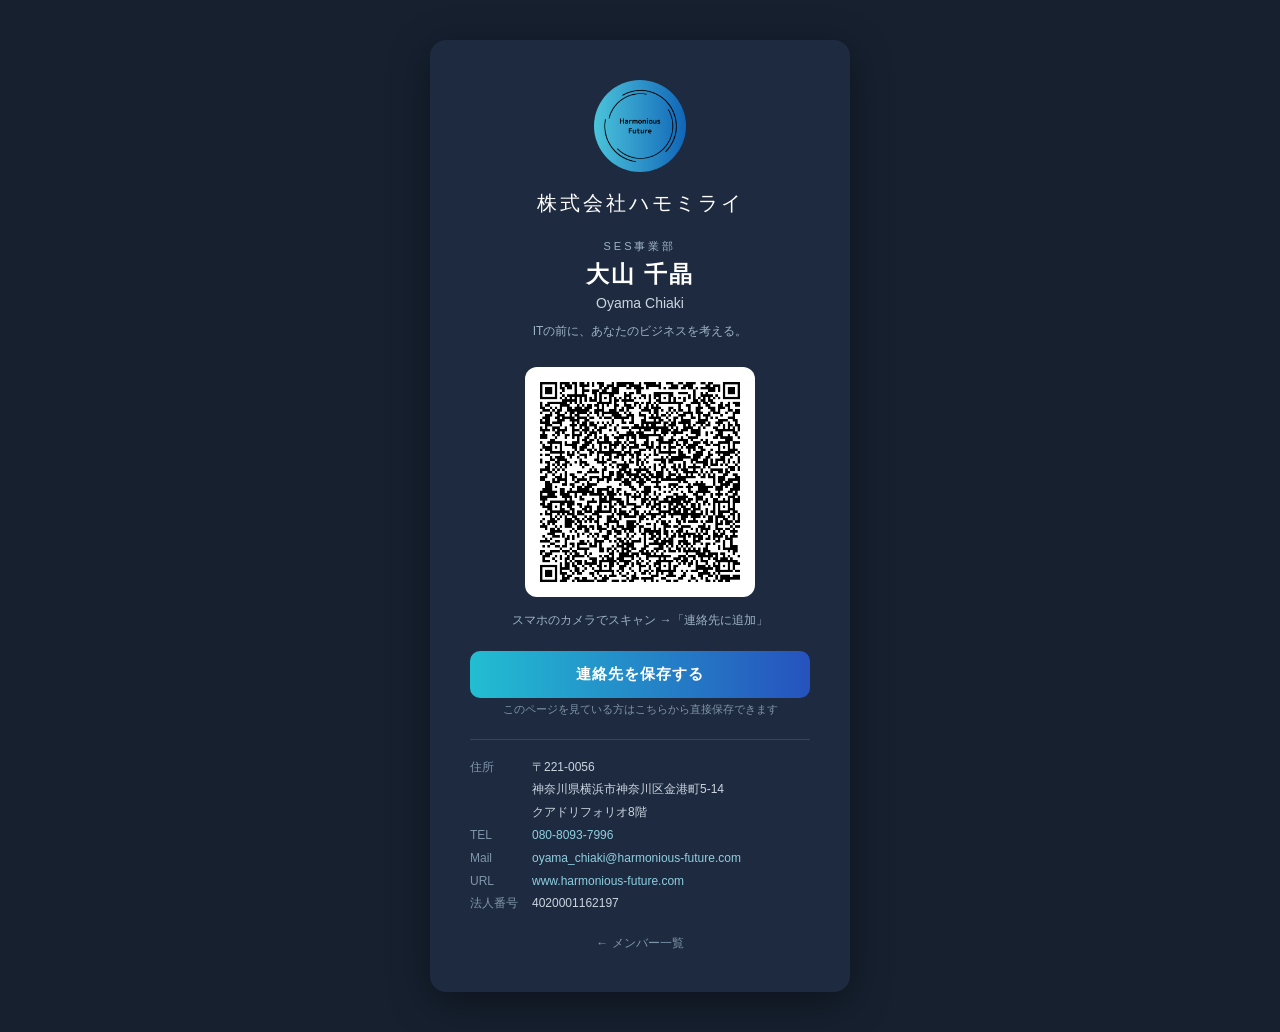
==== m/oyama_chiaki/index.html @ 0583bd8b "Add 大山千晶 digital business card data/members.json に大山千晶を追加し、m/oyama_chiaki/ 一式を生成した。 一覧ページも 2 名構成になる。" ====
<!DOCTYPE html>
<html lang="ja">
<head>
<meta charset="UTF-8">
<meta name="viewport" content="width=device-width, initial-scale=1">
<title>大山 千晶｜株式会社ハモミライ</title>
<meta name="description" content="ITの前に、あなたのビジネスを考える。">
<meta property="og:title" content="大山 千晶｜株式会社ハモミライ">
<meta property="og:description" content="ITの前に、あなたのビジネスを考える。">
<meta property="og:type" content="profile">
<meta property="og:url" content="https://card.harmonious-future.com/m/oyama_chiaki/">
<meta name="twitter:card" content="summary">
<link rel="canonical" href="https://card.harmonious-future.com/m/oyama_chiaki/">
<link rel="stylesheet" href="../../assets/css/card.css">
</head>
<body>
  <div class="card">
    <div class="logo has-image"><img src="../../assets/img/company_logo.png" alt="Harmonious Futureロゴ" width="92" height="92"></div>
    <div class="company">株式会社ハモミライ</div>

    <div class="name-block">
      <div class="title-label">SES事業部</div>
      <div class="name-jp">大山 千晶</div>
      <div class="name-en">Oyama Chiaki</div>
      <div class="tagline">ITの前に、あなたのビジネスを考える。</div>
    </div>

    <div class="qr-wrap">
      <img src="qr.png" width="210" height="210" alt="大山 千晶の連絡先QRコード">
    </div>
    <div class="hint">スマホのカメラでスキャン →「連絡先に追加」</div>

    <a class="save-btn" href="oyama_chiaki.vcf" download="oyama_chiaki.vcf">連絡先を保存する</a>
    <div class="save-note">このページを見ている方はこちらから直接保存できます</div>

    <div class="contact">
      <span class="label">住所</span>〒221-0056<br>
      <span class="label"></span>神奈川県横浜市神奈川区金港町5-14<br>
      <span class="label"></span>クアドリフォリオ8階<br>
      <span class="label">TEL</span><a href="tel:08080937996">080-8093-7996</a><br>
      <span class="label">Mail</span><a href="mailto:oyama_chiaki@harmonious-future.com">oyama_chiaki@harmonious-future.com</a><br>
      <span class="label">URL</span><a href="https://www.harmonious-future.com" target="_blank" rel="noopener">www.harmonious-future.com</a><br>
      <span class="label">法人番号</span>4020001162197
    </div>

    <a class="back-link" href="../../">← メンバー一覧</a>
  </div>
</body>
</html>
---- assets/css/card.css ----
/* 株式会社ハモミライ デジタル名刺 共通スタイル */

:root {
  --bg: #16202f;
  --card-bg: #1e2a3f;
  --text: #ffffff;
  --text-sub: #cbd5e1;
  --text-muted: #9fb3c8;
  --text-dim: #7f95ab;
  --border: #33455c;
  --link: #8ecfe0;
  --logo-zoom: 1.6;
  --accent-from: #22bed2;
  --accent-to: #2652be;
}

* { box-sizing: border-box; }

body {
  margin: 0;
  font-family: "Hiragino Kaku Gothic ProN", "Yu Gothic", "Noto Sans JP", sans-serif;
  background: var(--bg);
  min-height: 100vh;
  display: flex;
  align-items: center;
  justify-content: center;
  padding: 40px 20px;
}

.card {
  background: var(--card-bg);
  border-radius: 16px;
  padding: 40px;
  max-width: 420px;
  width: 100%;
  text-align: center;
  box-shadow: 0 10px 40px rgba(0, 0, 0, 0.4);
}

.logo {
  width: 92px; height: 92px;
  margin: 0 auto 18px;
  border-radius: 50%;
  border: 2px solid var(--text);
  display: flex; align-items: center; justify-content: center;
  color: var(--text); font-size: 11px; font-weight: bold;
  line-height: 1.35; letter-spacing: 0.5px;
}

.logo.has-image {
  border: none;
  overflow: hidden;
  background: transparent;
}
.logo.has-image img {
  display: block;
  width: 100%;
  height: 100%;
  object-fit: cover;
  border-radius: 50%;
  /* ロゴ画像はマーク周囲の余白が広いため、円の中でマークが収まるよう拡大する */
  transform: scale(var(--logo-zoom));
}

.company { color: var(--text); font-size: 20px; letter-spacing: 3px; }

.name-block { color: var(--text); margin: 22px 0 4px; }
.title-label { font-size: 11px; letter-spacing: 3px; color: var(--text-muted); }
.name-jp { font-size: 23px; font-weight: bold; margin: 5px 0; letter-spacing: 2px; }
.name-en { font-size: 14px; color: var(--text-sub); }
.tagline { color: var(--text-muted); font-size: 12px; margin-top: 10px; line-height: 1.7; }

.qr-wrap {
  background: #fff; display: inline-block;
  padding: 10px; border-radius: 12px;
  margin: 22px 0 10px; line-height: 0;
}
.qr-wrap img { display: block; width: 210px; height: 210px; }
.hint { color: var(--text-muted); font-size: 12px; line-height: 1.6; }

.save-btn {
  display: block;
  margin: 20px auto 4px;
  padding: 14px 20px;
  background: linear-gradient(90deg, var(--accent-from), var(--accent-to));
  color: var(--text);
  text-decoration: none;
  border-radius: 10px;
  font-size: 15px;
  font-weight: bold;
  letter-spacing: 1px;
}
.save-btn:active { opacity: 0.85; }
.save-note { color: var(--text-dim); font-size: 11px; }

.contact {
  color: var(--text-sub); font-size: 12px; line-height: 1.9;
  margin-top: 22px; text-align: left;
  border-top: 1px solid var(--border); padding-top: 16px;
}
.contact a { color: var(--link); text-decoration: none; }
.contact .label { color: var(--text-dim); display: inline-block; width: 62px; }

.back-link {
  display: inline-block;
  margin-top: 20px;
  color: var(--text-dim);
  font-size: 12px;
  text-decoration: none;
}
.back-link:hover { color: var(--link); }

/* ---- メンバー一覧ページ ---- */

body.index { align-items: flex-start; }

.directory {
  background: var(--card-bg);
  border-radius: 16px;
  padding: 40px;
  max-width: 520px;
  width: 100%;
  box-shadow: 0 10px 40px rgba(0, 0, 0, 0.4);
}
.directory .head { text-align: center; }
.directory .page-title {
  color: var(--text-muted);
  font-size: 12px;
  letter-spacing: 3px;
  margin: 18px 0 24px;
}

.member-list { list-style: none; margin: 0; padding: 0; }
.member-list li { border-top: 1px solid var(--border); }
.member-list li:last-child { border-bottom: 1px solid var(--border); }

.member-link {
  display: flex;
  align-items: center;
  justify-content: space-between;
  gap: 12px;
  padding: 16px 4px;
  text-decoration: none;
}
.member-link .who { text-align: left; }
.member-link .who > span { display: block; }
.member-link .m-title { color: var(--text-muted); font-size: 11px; letter-spacing: 2px; }
.member-link .m-name-jp { color: var(--text); font-size: 18px; font-weight: bold; margin: 3px 0; letter-spacing: 1px; }
.member-link .m-name-en { color: var(--text-sub); font-size: 12px; }
.member-link .chevron { color: var(--text-dim); font-size: 18px; }
.member-link:hover .m-name-jp { color: var(--link); }

.site-foot {
  color: var(--text-dim);
  font-size: 11px;
  line-height: 1.9;
  text-align: center;
  margin-top: 24px;
}
.site-foot a { color: var(--link); text-decoration: none; }

@media (max-width: 480px) {
  body { padding: 24px 14px; }
  .card, .directory { padding: 28px 22px; }
}
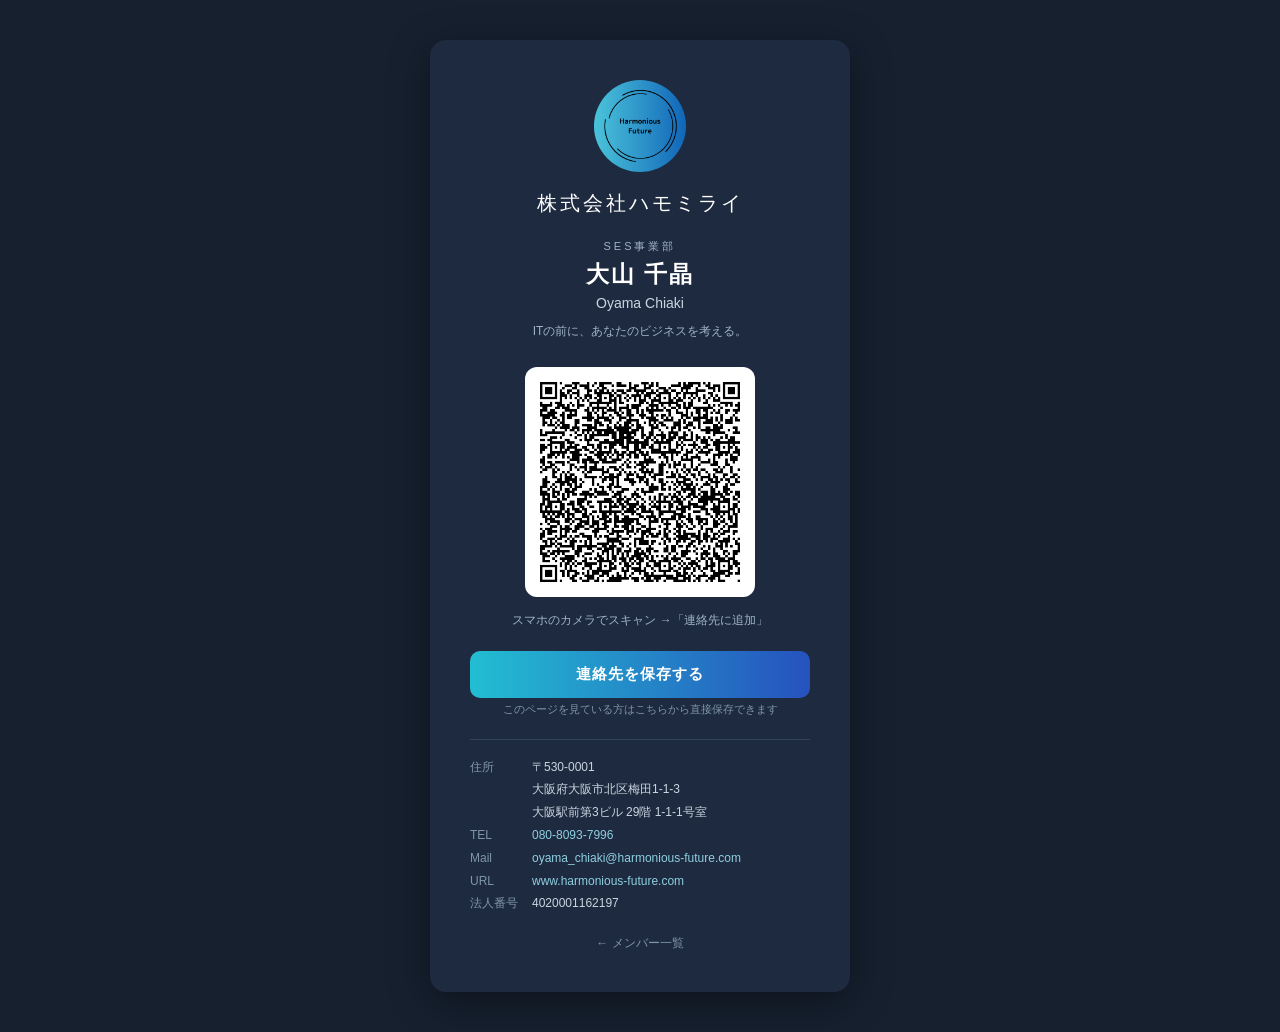
==== commit 2c276764: "Update the company address to the Osaka office 〒530-0001 大阪府大阪市北区梅田1-1-3 大阪駅前第3ビル 29階 1-1-1号室  data/" ====
--- a/m/oyama_chiaki/index.html
+++ b/m/oyama_chiaki/index.html
@@ -34,9 +34,9 @@
     <div class="save-note">このページを見ている方はこちらから直接保存できます</div>
 
     <div class="contact">
-      <span class="label">住所</span>〒221-0056<br>
-      <span class="label"></span>神奈川県横浜市神奈川区金港町5-14<br>
-      <span class="label"></span>クアドリフォリオ8階<br>
+      <span class="label">住所</span>〒530-0001<br>
+      <span class="label"></span>大阪府大阪市北区梅田1-1-3<br>
+      <span class="label"></span>大阪駅前第3ビル 29階 1-1-1号室<br>
       <span class="label">TEL</span><a href="tel:08080937996">080-8093-7996</a><br>
       <span class="label">Mail</span><a href="mailto:oyama_chiaki@harmonious-future.com">oyama_chiaki@harmonious-future.com</a><br>
       <span class="label">URL</span><a href="https://www.harmonious-future.com" target="_blank" rel="noopener">www.harmonious-future.com</a><br>
